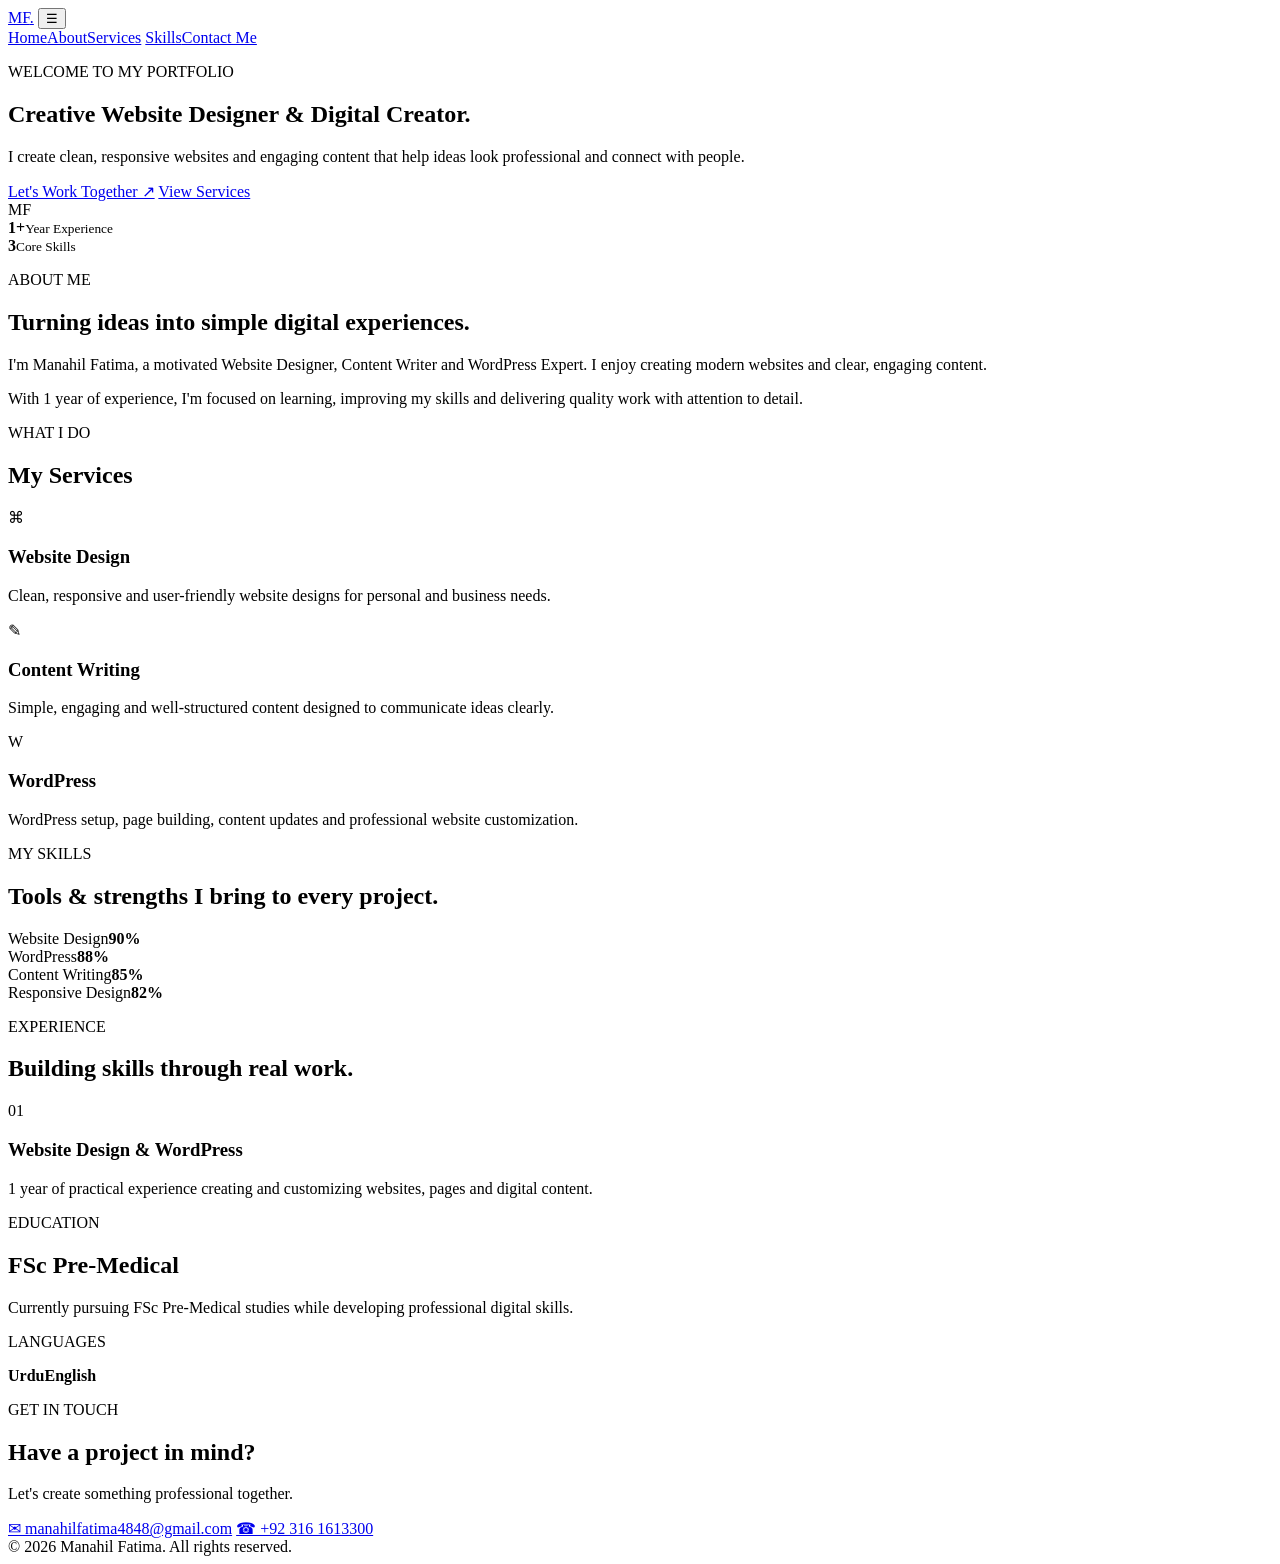
==== index.html @ c616e64a "Add files via upload" ====
<!DOCTYPE html>
<html lang="en">
<head>
  <meta charset="UTF-8">
  <meta name="viewport" content="width=device-width, initial-scale=1.0">
  <meta name="description" content="Manahil Fatima - Website Designer, Content Writer and WordPress Expert.">
  <title>Manahil Fatima | Website Designer</title>
  <link rel="preconnect" href="https://fonts.googleapis.com">
  <link rel="preconnect" href="https://fonts.gstatic.com" crossorigin>
  <link href="https://fonts.googleapis.com/css2?family=DM+Sans:wght@400;500;600;700&family=Playfair+Display:wght@600;700&display=swap" rel="stylesheet">
  <link rel="stylesheet" href="style.css">
</head>
<body>
  <header class="nav-wrap">
    <nav class="nav container">
      <a class="logo" href="#home">MF<span>.</span></a>
      <button class="menu" aria-label="Open menu">☰</button>
      <div class="nav-links">
        <a href="#home">Home</a><a href="#about">About</a><a href="#services">Services</a>
        <a href="#skills">Skills</a><a href="#contact" class="nav-btn">Contact Me</a>
      </div>
    </nav>
  </header>

  <main>
    <section id="home" class="hero container">
      <div class="hero-copy">
        <p class="eyebrow">WELCOME TO MY PORTFOLIO</p>
        <h1>Creative <span>Website Designer</span> & Digital Creator.</h1>
        <p class="lead">I create clean, responsive websites and engaging content that help ideas look professional and connect with people.</p>
        <div class="actions">
          <a href="#contact" class="btn primary">Let's Work Together ↗</a>
          <a href="#services" class="btn secondary">View Services</a>
        </div>
      </div>
      <div class="hero-card">
        <div class="portrait">MF</div>
        <div class="mini-card"><strong>1+</strong><small>Year Experience</small></div>
        <div class="mini-card second"><strong>3</strong><small>Core Skills</small></div>
      </div>
    </section>

    <section id="about" class="section">
      <div class="container about-grid">
        <div><p class="eyebrow">ABOUT ME</p><h2>Turning ideas into <span>simple digital experiences.</span></h2></div>
        <div class="text"><p>I'm Manahil Fatima, a motivated Website Designer, Content Writer and WordPress Expert. I enjoy creating modern websites and clear, engaging content.</p><p>With 1 year of experience, I'm focused on learning, improving my skills and delivering quality work with attention to detail.</p></div>
      </div>
    </section>

    <section id="services" class="section light">
      <div class="container">
        <p class="eyebrow">WHAT I DO</p><h2>My Services</h2>
        <div class="cards">
          <article class="card"><div class="icon">⌘</div><h3>Website Design</h3><p>Clean, responsive and user-friendly website designs for personal and business needs.</p></article>
          <article class="card"><div class="icon">✎</div><h3>Content Writing</h3><p>Simple, engaging and well-structured content designed to communicate ideas clearly.</p></article>
          <article class="card"><div class="icon">W</div><h3>WordPress</h3><p>WordPress setup, page building, content updates and professional website customization.</p></article>
        </div>
      </div>
    </section>

    <section id="skills" class="section">
      <div class="container skills-grid">
        <div><p class="eyebrow">MY SKILLS</p><h2>Tools & strengths I bring to every project.</h2></div>
        <div class="skill-list">
          <div class="skill"><span>Website Design</span><b>90%</b><i><em style="width:90%"></em></i></div>
          <div class="skill"><span>WordPress</span><b>88%</b><i><em style="width:88%"></em></i></div>
          <div class="skill"><span>Content Writing</span><b>85%</b><i><em style="width:85%"></em></i></div>
          <div class="skill"><span>Responsive Design</span><b>82%</b><i><em style="width:82%"></em></i></div>
        </div>
      </div>
    </section>

    <section class="section light">
      <div class="container experience">
        <div><p class="eyebrow">EXPERIENCE</p><h2>Building skills through real work.</h2></div>
        <div class="timeline"><div><span>01</span><h3>Website Design & WordPress</h3><p>1 year of practical experience creating and customizing websites, pages and digital content.</p></div></div>
      </div>
    </section>

    <section class="section education">
      <div class="container edu-box">
        <div><p class="eyebrow">EDUCATION</p><h2>FSc Pre-Medical</h2><p>Currently pursuing FSc Pre-Medical studies while developing professional digital skills.</p></div>
        <div class="language"><p class="eyebrow">LANGUAGES</p><strong>Urdu</strong><strong>English</strong></div>
      </div>
    </section>

    <section id="contact" class="contact">
      <div class="container contact-inner">
        <p class="eyebrow">GET IN TOUCH</p><h2>Have a project in mind?</h2><p>Let's create something professional together.</p>
        <div class="contact-links">
          <a href="mailto:manahilfatima4848@gmail.com">✉ manahilfatima4848@gmail.com</a>
          <a href="tel:+923161613300">☎ +92 316 1613300</a>
        </div>
      </div>
    </section>
  </main>

  <footer><div class="container">© 2026 Manahil Fatima. All rights reserved.</div></footer>
  <script src="script.js"></script>
</body>
</html>
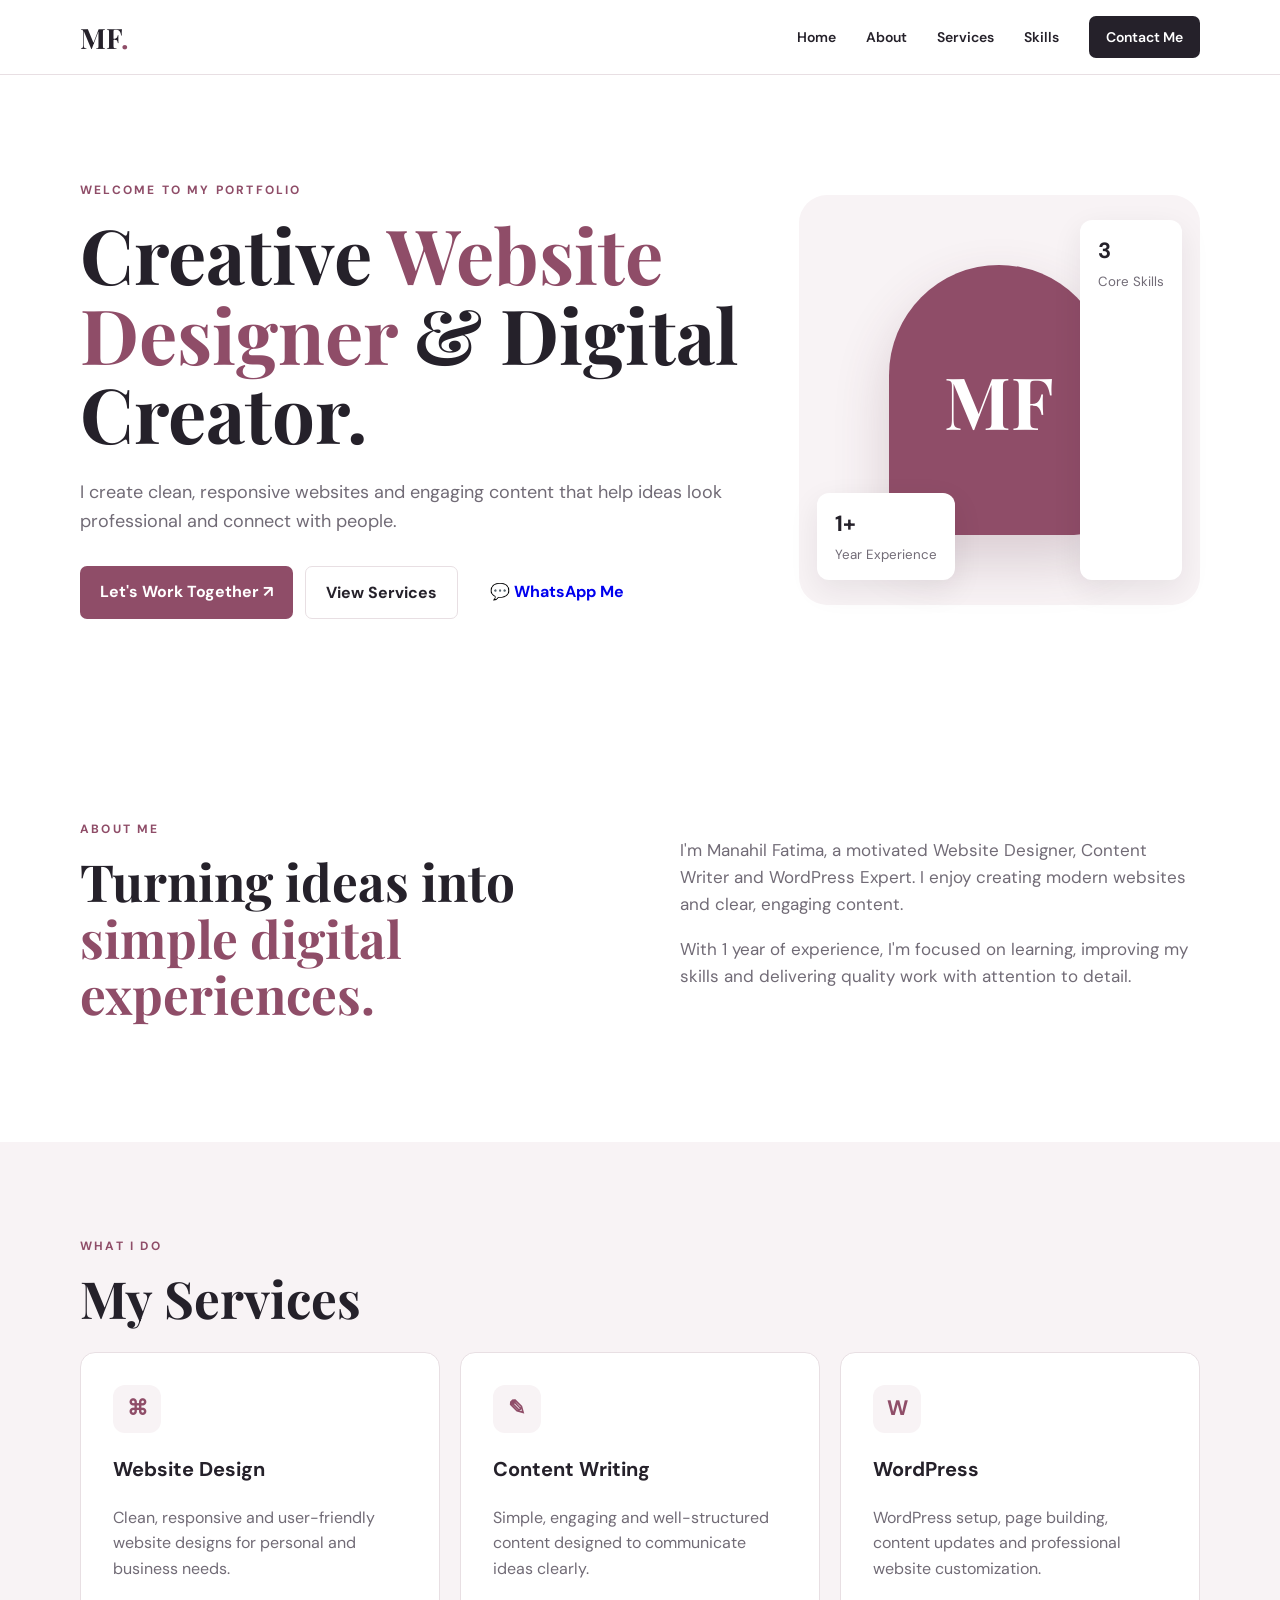
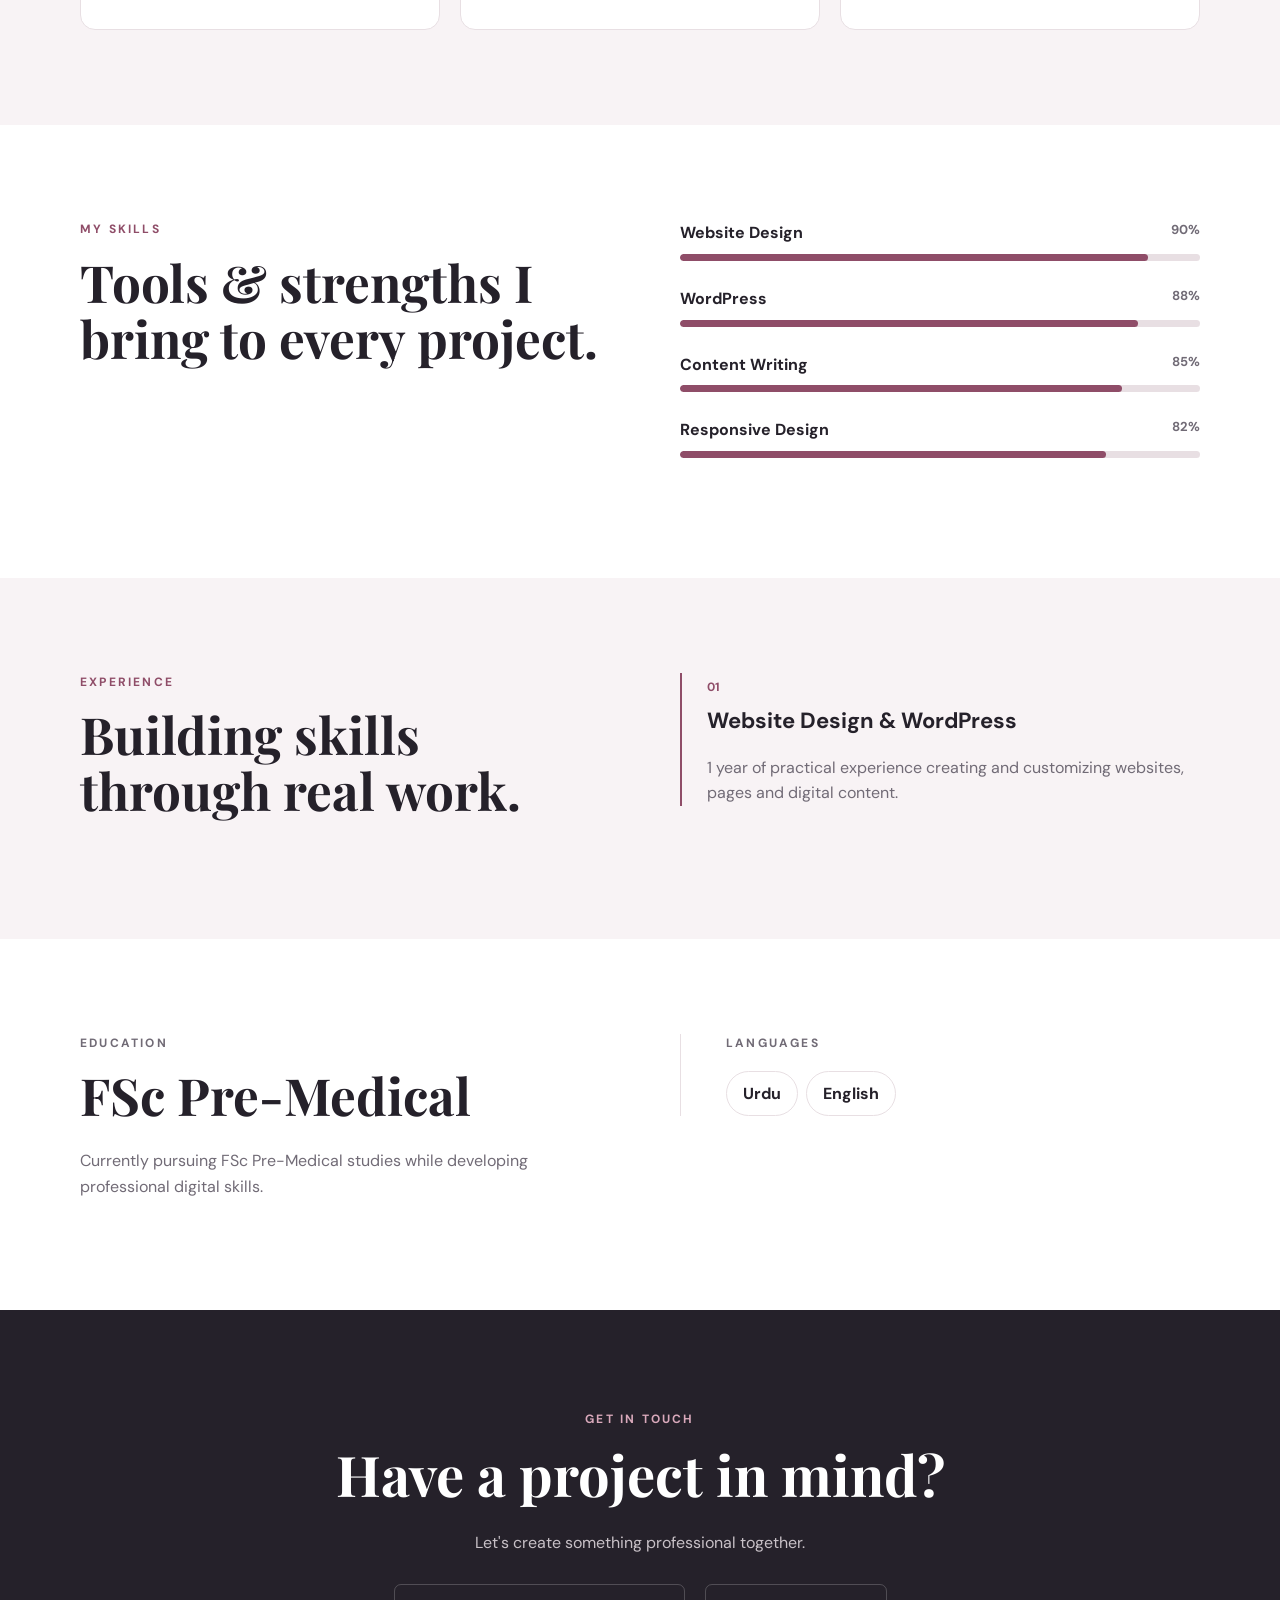
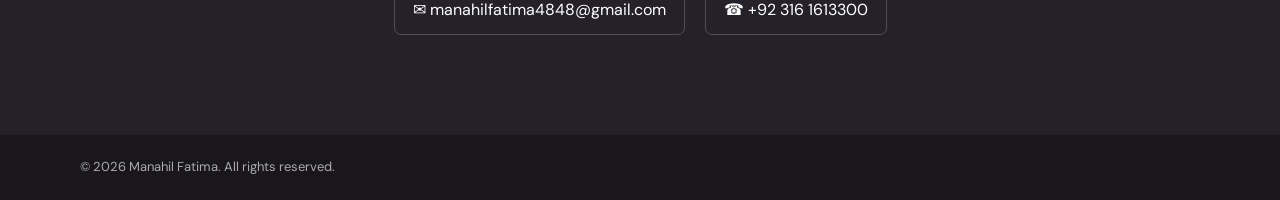
==== commit b4107dd2: "Update index.html" ====
--- a/index.html
+++ b/index.html
@@ -31,6 +31,11 @@
         <div class="actions">
           <a href="#contact" class="btn primary">Let's Work Together ↗</a>
           <a href="#services" class="btn secondary">View Services</a>
+          <a href="https://wa.me/923161613300?text=Hello%20Manahil%2C%20I%20would%20like%20to%20discuss%20a%20project."
+   class="btn whatsapp"
+   target="_blank">
+   💬 WhatsApp Me
+</a>
         </div>
       </div>
       <div class="hero-card">
@@ -98,4 +103,4 @@
   <footer><div class="container">© 2026 Manahil Fatima. All rights reserved.</div></footer>
   <script src="script.js"></script>
 </body>
-</html>+</html>
--- a/style.css
+++ b/style.css
@@ -0,0 +1 @@
+:root{--ink:#25212a;--muted:#716b76;--accent:#8f4d68;--soft:#f8f3f5;--line:#e8dfe3;--white:#fff}*{box-sizing:border-box}html{scroll-behavior:smooth}body{margin:0;font-family:"DM Sans",sans-serif;color:var(--ink);line-height:1.6}.container{width:min(1120px,92%);margin:auto}.nav-wrap{position:sticky;top:0;background:rgba(255,255,255,.94);backdrop-filter:blur(10px);z-index:10;border-bottom:1px solid var(--line)}.nav{height:74px;display:flex;align-items:center;justify-content:space-between}.logo{font:700 28px "Playfair Display";color:var(--ink);text-decoration:none}.logo span,h1 span,h2 span{color:var(--accent)}.nav-links{display:flex;gap:30px;align-items:center}.nav-links a{color:var(--ink);text-decoration:none;font-weight:600;font-size:14px}.nav-btn{background:var(--ink)!important;color:#fff!important;padding:10px 17px;border-radius:7px}.menu{display:none;border:0;background:none;font-size:25px}.hero{min-height:650px;display:grid;grid-template-columns:1.25fr .75fr;align-items:center;gap:50px}.eyebrow{font-size:12px;letter-spacing:2.2px;font-weight:700;color:var(--accent);margin:0 0 14px}.hero h1{font:700 clamp(46px,6vw,76px)/1.05 "Playfair Display";margin:0 0 25px;max-width:760px}.lead{font-size:18px;color:var(--muted);max-width:650px}.actions{display:flex;gap:12px;margin-top:30px}.btn{padding:13px 20px;border-radius:7px;text-decoration:none;font-weight:700}.primary{background:var(--accent);color:#fff}.secondary{border:1px solid var(--line);color:var(--ink)}.hero-card{height:410px;background:var(--soft);border-radius:28px;position:relative;display:grid;place-items:center}.portrait{width:220px;height:270px;border-radius:110px 110px 35px 35px;background:var(--accent);color:#fff;display:grid;place-items:center;font:700 72px "Playfair Display";box-shadow:0 25px 55px #5f344833}.mini-card{position:absolute;left:18px;bottom:25px;background:#fff;padding:13px 18px;border-radius:12px;box-shadow:0 10px 30px #2a1c2215}.mini-card.second{left:auto;right:18px;top:25px}.mini-card strong{display:block;font-size:22px}.mini-card small{color:var(--muted)}.section{padding:95px 0}.light{background:var(--soft)}h2{font:700 clamp(34px,4vw,52px)/1.1 "Playfair Display";margin:0 0 25px}.about-grid,.skills-grid,.experience,.edu-box{display:grid;grid-template-columns:1fr 1fr;gap:80px;align-items:start}.text{color:var(--muted);font-size:17px}.cards{display:grid;grid-template-columns:repeat(3,1fr);gap:20px}.card{background:#fff;padding:32px;border:1px solid var(--line);border-radius:15px}.icon{width:48px;height:48px;border-radius:12px;background:var(--soft);color:var(--accent);display:grid;place-items:center;font-weight:700;font-size:21px}.card h3{font-size:20px}.card p{color:var(--muted)}.skill{margin-bottom:25px}.skill span{font-weight:700}.skill b{float:right;font-size:13px;color:var(--muted)}.skill i{display:block;height:7px;background:var(--line);border-radius:10px;margin-top:8px;overflow:hidden}.skill em{display:block;height:100%;background:var(--accent);border-radius:10px}.timeline>div{border-left:2px solid var(--accent);padding-left:25px}.timeline span{font-size:12px;color:var(--accent);font-weight:700}.timeline h3{font-size:22px;margin:5px 0}.timeline p,.edu-box p{color:var(--muted)}.language{border-left:1px solid var(--line);padding-left:45px}.language strong{display:inline-block;border:1px solid var(--line);padding:9px 16px;border-radius:30px;margin:4px 8px 0 0}.contact{background:var(--ink);color:#fff;padding:100px 0;text-align:center}.contact .eyebrow{color:#d9a9bb}.contact h2{font-size:56px}.contact p:not(.eyebrow){color:#c8c1c7}.contact-links{display:flex;justify-content:center;gap:20px;flex-wrap:wrap;margin-top:28px}.contact-links a{color:#fff;text-decoration:none;border:1px solid #ffffff33;padding:12px 18px;border-radius:7px}footer{background:#19171b;color:#aaa;padding:22px 0;font-size:13px}@media(max-width:760px){.nav-links{display:none;position:absolute;top:74px;left:0;right:0;background:#fff;padding:20px;flex-direction:column;border-bottom:1px solid var(--line)}.nav-links.open{display:flex}.menu{display:block}.hero,.about-grid,.skills-grid,.experience,.edu-box{grid-template-columns:1fr;gap:35px}.hero{padding:70px 0;min-height:auto}.hero-card{height:330px}.cards{grid-template-columns:1fr}.section{padding:70px 0}.contact h2{font-size:42px}.language{border-left:0;padding-left:0}}
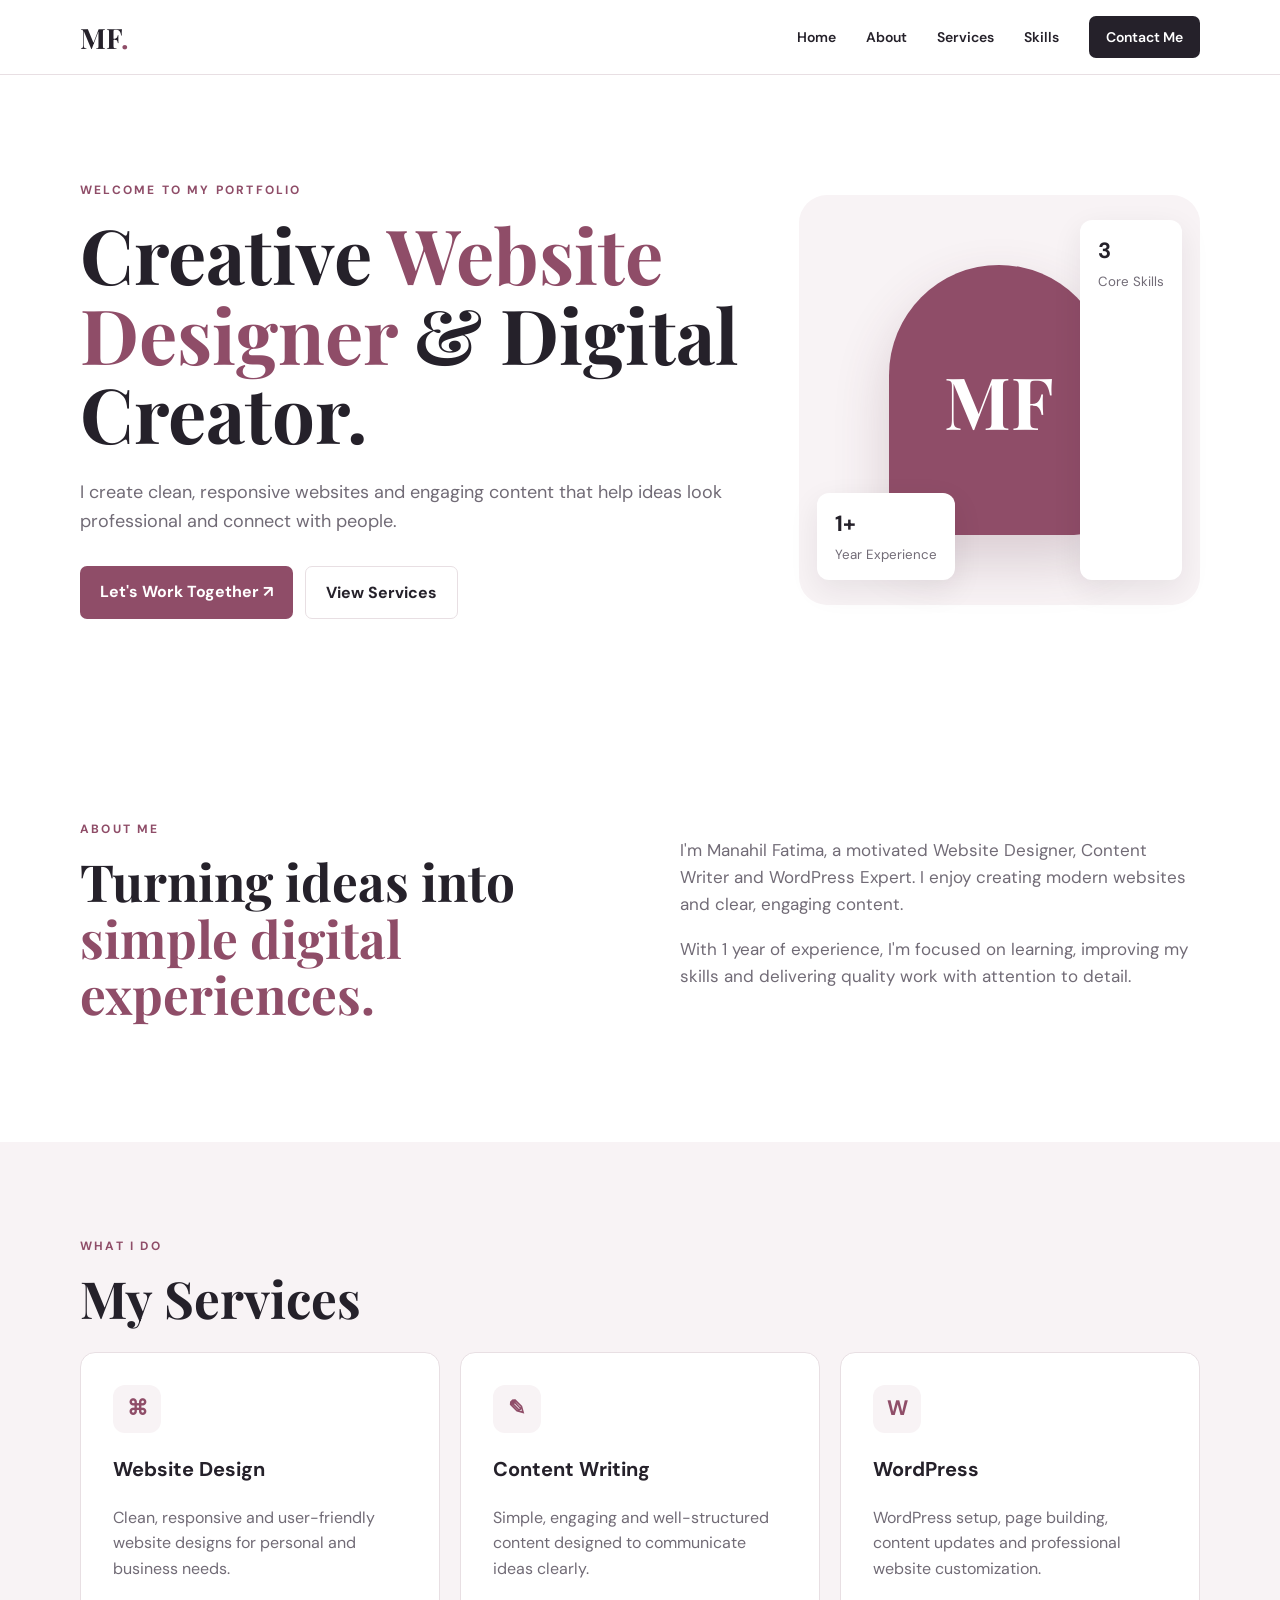
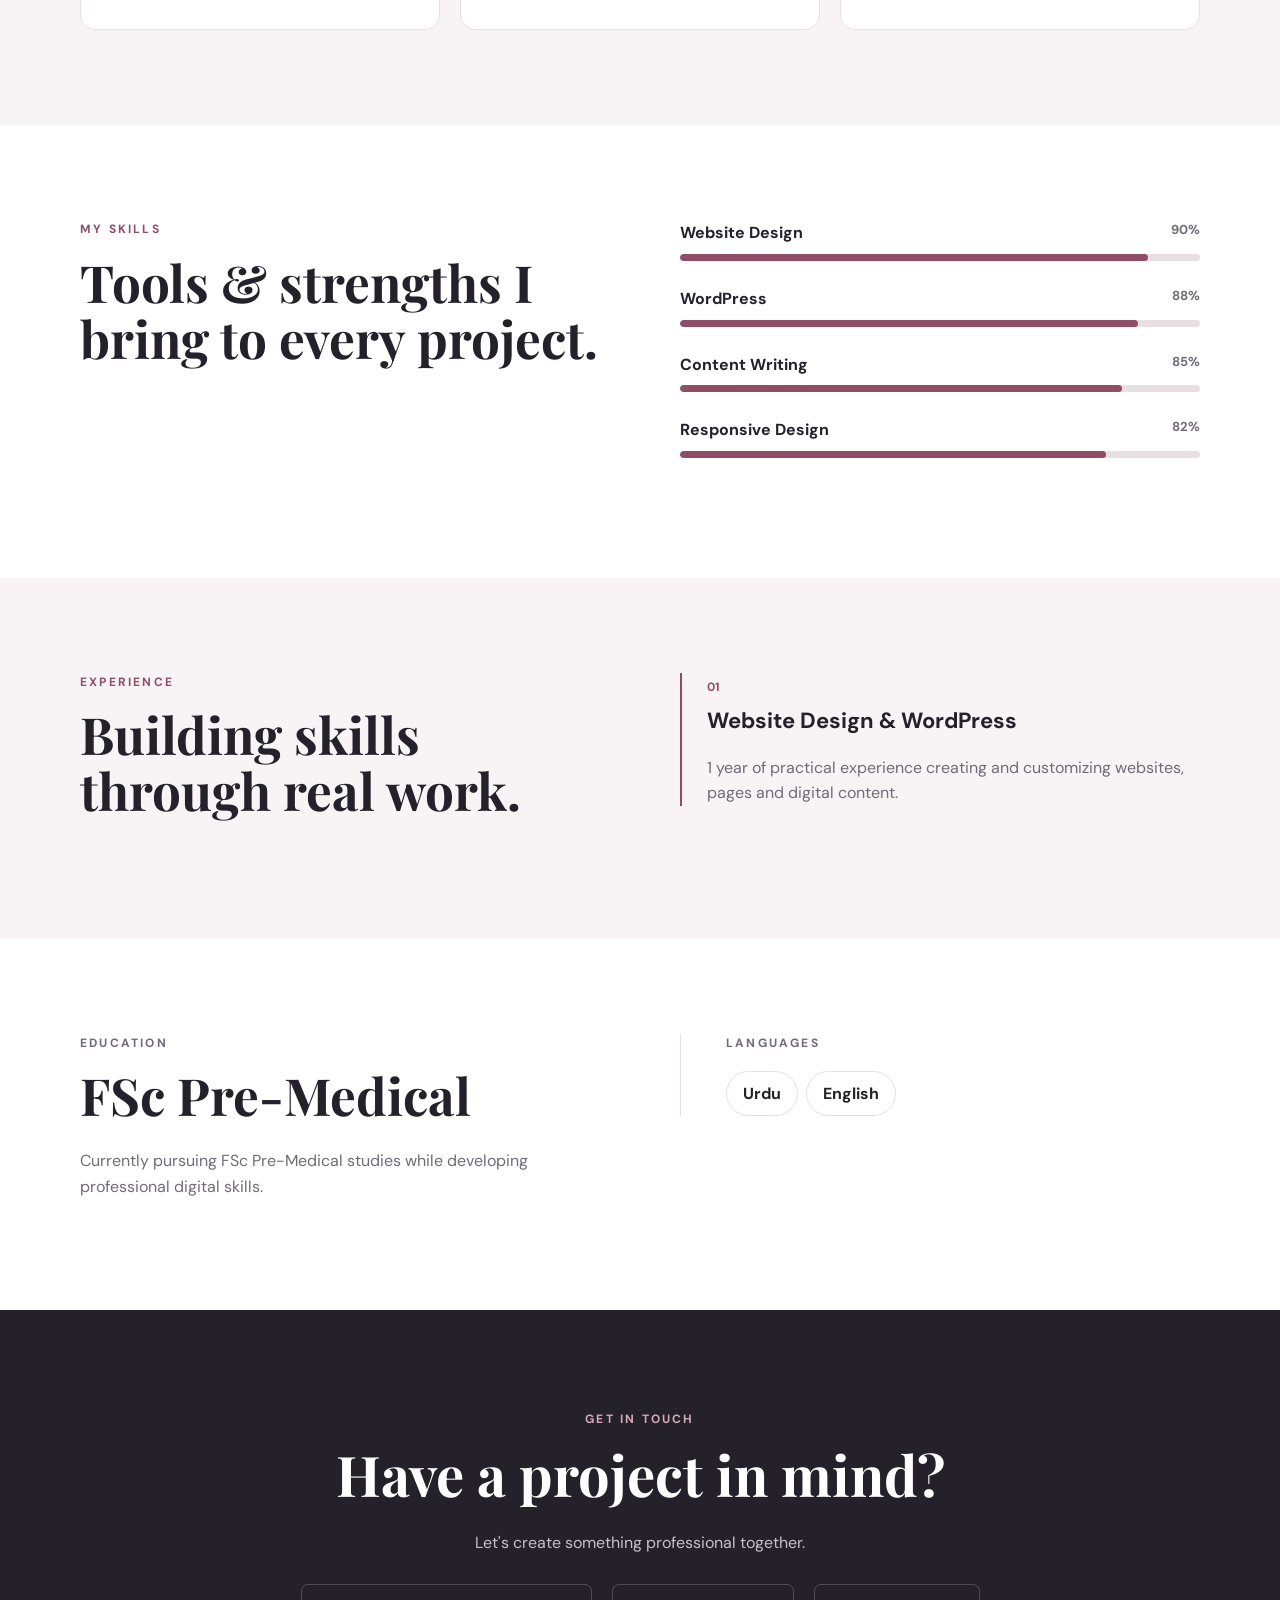
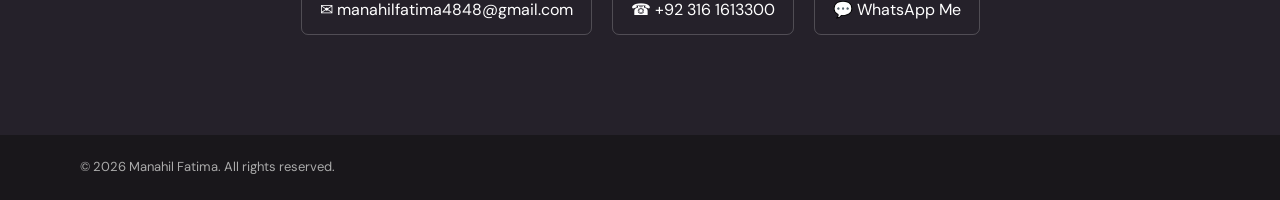
==== commit 66737e1d: "Update index.html" ====
--- a/index.html
+++ b/index.html
@@ -31,11 +31,6 @@
         <div class="actions">
           <a href="#contact" class="btn primary">Let's Work Together ↗</a>
           <a href="#services" class="btn secondary">View Services</a>
-          <a href="https://wa.me/923161613300?text=Hello%20Manahil%2C%20I%20would%20like%20to%20discuss%20a%20project."
-   class="btn whatsapp"
-   target="_blank">
-   💬 WhatsApp Me
-</a>
         </div>
       </div>
       <div class="hero-card">
@@ -94,7 +89,11 @@
         <p class="eyebrow">GET IN TOUCH</p><h2>Have a project in mind?</h2><p>Let's create something professional together.</p>
         <div class="contact-links">
           <a href="mailto:manahilfatima4848@gmail.com">✉ manahilfatima4848@gmail.com</a>
-          <a href="tel:+923161613300">☎ +92 316 1613300</a>
+          <a href="tel:+923161613300">☎ +92 316 1613300</a><a href="https://wa.me/923161613300?text=Hello%20Manahil%2C%20I%20would%20like%20to%20discuss%20a%20project."
+   target="_blank"
+   class="whatsapp-contact">
+   💬 WhatsApp Me
+</a>
         </div>
       </div>
     </section>
--- a/style.css
+++ b/style.css
@@ -1 +1,10 @@
-:root{--ink:#25212a;--muted:#716b76;--accent:#8f4d68;--soft:#f8f3f5;--line:#e8dfe3;--white:#fff}*{box-sizing:border-box}html{scroll-behavior:smooth}body{margin:0;font-family:"DM Sans",sans-serif;color:var(--ink);line-height:1.6}.container{width:min(1120px,92%);margin:auto}.nav-wrap{position:sticky;top:0;background:rgba(255,255,255,.94);backdrop-filter:blur(10px);z-index:10;border-bottom:1px solid var(--line)}.nav{height:74px;display:flex;align-items:center;justify-content:space-between}.logo{font:700 28px "Playfair Display";color:var(--ink);text-decoration:none}.logo span,h1 span,h2 span{color:var(--accent)}.nav-links{display:flex;gap:30px;align-items:center}.nav-links a{color:var(--ink);text-decoration:none;font-weight:600;font-size:14px}.nav-btn{background:var(--ink)!important;color:#fff!important;padding:10px 17px;border-radius:7px}.menu{display:none;border:0;background:none;font-size:25px}.hero{min-height:650px;display:grid;grid-template-columns:1.25fr .75fr;align-items:center;gap:50px}.eyebrow{font-size:12px;letter-spacing:2.2px;font-weight:700;color:var(--accent);margin:0 0 14px}.hero h1{font:700 clamp(46px,6vw,76px)/1.05 "Playfair Display";margin:0 0 25px;max-width:760px}.lead{font-size:18px;color:var(--muted);max-width:650px}.actions{display:flex;gap:12px;margin-top:30px}.btn{padding:13px 20px;border-radius:7px;text-decoration:none;font-weight:700}.primary{background:var(--accent);color:#fff}.secondary{border:1px solid var(--line);color:var(--ink)}.hero-card{height:410px;background:var(--soft);border-radius:28px;position:relative;display:grid;place-items:center}.portrait{width:220px;height:270px;border-radius:110px 110px 35px 35px;background:var(--accent);color:#fff;display:grid;place-items:center;font:700 72px "Playfair Display";box-shadow:0 25px 55px #5f344833}.mini-card{position:absolute;left:18px;bottom:25px;background:#fff;padding:13px 18px;border-radius:12px;box-shadow:0 10px 30px #2a1c2215}.mini-card.second{left:auto;right:18px;top:25px}.mini-card strong{display:block;font-size:22px}.mini-card small{color:var(--muted)}.section{padding:95px 0}.light{background:var(--soft)}h2{font:700 clamp(34px,4vw,52px)/1.1 "Playfair Display";margin:0 0 25px}.about-grid,.skills-grid,.experience,.edu-box{display:grid;grid-template-columns:1fr 1fr;gap:80px;align-items:start}.text{color:var(--muted);font-size:17px}.cards{display:grid;grid-template-columns:repeat(3,1fr);gap:20px}.card{background:#fff;padding:32px;border:1px solid var(--line);border-radius:15px}.icon{width:48px;height:48px;border-radius:12px;background:var(--soft);color:var(--accent);display:grid;place-items:center;font-weight:700;font-size:21px}.card h3{font-size:20px}.card p{color:var(--muted)}.skill{margin-bottom:25px}.skill span{font-weight:700}.skill b{float:right;font-size:13px;color:var(--muted)}.skill i{display:block;height:7px;background:var(--line);border-radius:10px;margin-top:8px;overflow:hidden}.skill em{display:block;height:100%;background:var(--accent);border-radius:10px}.timeline>div{border-left:2px solid var(--accent);padding-left:25px}.timeline span{font-size:12px;color:var(--accent);font-weight:700}.timeline h3{font-size:22px;margin:5px 0}.timeline p,.edu-box p{color:var(--muted)}.language{border-left:1px solid var(--line);padding-left:45px}.language strong{display:inline-block;border:1px solid var(--line);padding:9px 16px;border-radius:30px;margin:4px 8px 0 0}.contact{background:var(--ink);color:#fff;padding:100px 0;text-align:center}.contact .eyebrow{color:#d9a9bb}.contact h2{font-size:56px}.contact p:not(.eyebrow){color:#c8c1c7}.contact-links{display:flex;justify-content:center;gap:20px;flex-wrap:wrap;margin-top:28px}.contact-links a{color:#fff;text-decoration:none;border:1px solid #ffffff33;padding:12px 18px;border-radius:7px}footer{background:#19171b;color:#aaa;padding:22px 0;font-size:13px}@media(max-width:760px){.nav-links{display:none;position:absolute;top:74px;left:0;right:0;background:#fff;padding:20px;flex-direction:column;border-bottom:1px solid var(--line)}.nav-links.open{display:flex}.menu{display:block}.hero,.about-grid,.skills-grid,.experience,.edu-box{grid-template-columns:1fr;gap:35px}.hero{padding:70px 0;min-height:auto}.hero-card{height:330px}.cards{grid-template-columns:1fr}.section{padding:70px 0}.contact h2{font-size:42px}.language{border-left:0;padding-left:0}}+:root{--ink:#25212a;--muted:#716b76;--accent:#8f4d68;--soft:#f8f3f5;--line:#e8dfe3;--white:#fff}*{box-sizing:border-box}html{scroll-behavior:smooth}body{margin:0;font-family:"DM Sans",sans-serif;color:var(--ink);line-height:1.6}.container{width:min(1120px,92%);margin:auto}.nav-wrap{position:sticky;top:0;background:rgba(255,255,255,.94);backdrop-filter:blur(10px);z-index:10;border-bottom:1px solid var(--line)}.nav{height:74px;display:flex;align-items:center;justify-content:space-between}.logo{font:700 28px "Playfair Display";color:var(--ink);text-decoration:none}.logo span,h1 span,h2 span{color:var(--accent)}.nav-links{display:flex;gap:30px;align-items:center}.nav-links a{color:var(--ink);text-decoration:none;font-weight:600;font-size:14px}.nav-btn{background:var(--ink)!important;color:#fff!important;padding:10px 17px;border-radius:7px}.menu{display:none;border:0;background:none;font-size:25px}.hero{min-height:650px;display:grid;grid-template-columns:1.25fr .75fr;align-items:center;gap:50px}.eyebrow{font-size:12px;letter-spacing:2.2px;font-weight:700;color:var(--accent);margin:0 0 14px}.hero h1{font:700 clamp(46px,6vw,76px)/1.05 "Playfair Display";margin:0 0 25px;max-width:760px}.lead{font-size:18px;color:var(--muted);max-width:650px}.actions{display:flex;gap:12px;margin-top:30px}.btn{padding:13px 20px;border-radius:7px;text-decoration:none;font-weight:700}.primary{background:var(--accent);color:#fff}.secondary{border:1px solid var(--line);color:var(--ink)}.hero-card{height:410px;background:var(--soft);border-radius:28px;position:relative;display:grid;place-items:center}.portrait{width:220px;height:270px;border-radius:110px 110px 35px 35px;background:var(--accent);color:#fff;display:grid;place-items:center;font:700 72px "Playfair Display";box-shadow:0 25px 55px #5f344833}.mini-card{position:absolute;left:18px;bottom:25px;background:#fff;padding:13px 18px;border-radius:12px;box-shadow:0 10px 30px #2a1c2215}.mini-card.second{left:auto;right:18px;top:25px}.mini-card strong{display:block;font-size:22px}.mini-card small{color:var(--muted)}.section{padding:95px 0}.light{background:var(--soft)}h2{font:700 clamp(34px,4vw,52px)/1.1 "Playfair Display";margin:0 0 25px}.about-grid,.skills-grid,.experience,.edu-box{display:grid;grid-template-columns:1fr 1fr;gap:80px;align-items:start}.text{color:var(--muted);font-size:17px}.cards{display:grid;grid-template-columns:repeat(3,1fr);gap:20px}.card{background:#fff;padding:32px;border:1px solid var(--line);border-radius:15px}.icon{width:48px;height:48px;border-radius:12px;background:var(--soft);color:var(--accent);display:grid;place-items:center;font-weight:700;font-size:21px}.card h3{font-size:20px}.card p{color:var(--muted)}.skill{margin-bottom:25px}.skill span{font-weight:700}.skill b{float:right;font-size:13px;color:var(--muted)}.skill i{display:block;height:7px;background:var(--line);border-radius:10px;margin-top:8px;overflow:hidden}.skill em{display:block;height:100%;background:var(--accent);border-radius:10px}.timeline>div{border-left:2px solid var(--accent);padding-left:25px}.timeline span{font-size:12px;color:var(--accent);font-weight:700}.timeline h3{font-size:22px;margin:5px 0}.timeline p,.edu-box p{color:var(--muted)}.language{border-left:1px solid var(--line);padding-left:45px}.language strong{display:inline-block;border:1px solid var(--line);padding:9px 16px;border-radius:30px;margin:4px 8px 0 0}.contact{background:var(--ink);color:#fff;padding:100px 0;text-align:center}.contact .eyebrow{color:#d9a9bb}.contact h2{font-size:56px}.contact p:not(.eyebrow){color:#c8c1c7}.contact-links{display:flex;justify-content:center;gap:20px;flex-wrap:wrap;margin-top:28px}.contact-links a{color:#fff;text-decoration:none;border:1px solid #ffffff33;padding:12px 18px;border-radius:7px}footer{background:#19171b;color:#aaa;padding:22px 0;font-size:13px}@media(max-width:760px){.nav-links{display:none;position:absolute;top:74px;left:0;right:0;background:#fff;padding:20px;flex-direction:column;border-bottom:1px solid var(--line)}.nav-links.open{display:flex}.menu{display:block}.hero,.about-grid,.skills-grid,.experience,.edu-box{grid-template-columns:1fr;gap:35px}.hero{padding:70px 0;min-height:auto}.hero-card{height:330px}.cards{grid-template-columns:1fr}.section{padding:70px 0}.contact h2{font-size:42px}.language{border-left:0;padding-left:0}}.whatsapp {
+    background: #25D366;
+    color: white;
+    border: 1px solid #25D366;
+}
+
+.whatsapp:hover {
+    background: #1ebe5d;
+    color: white;
+}
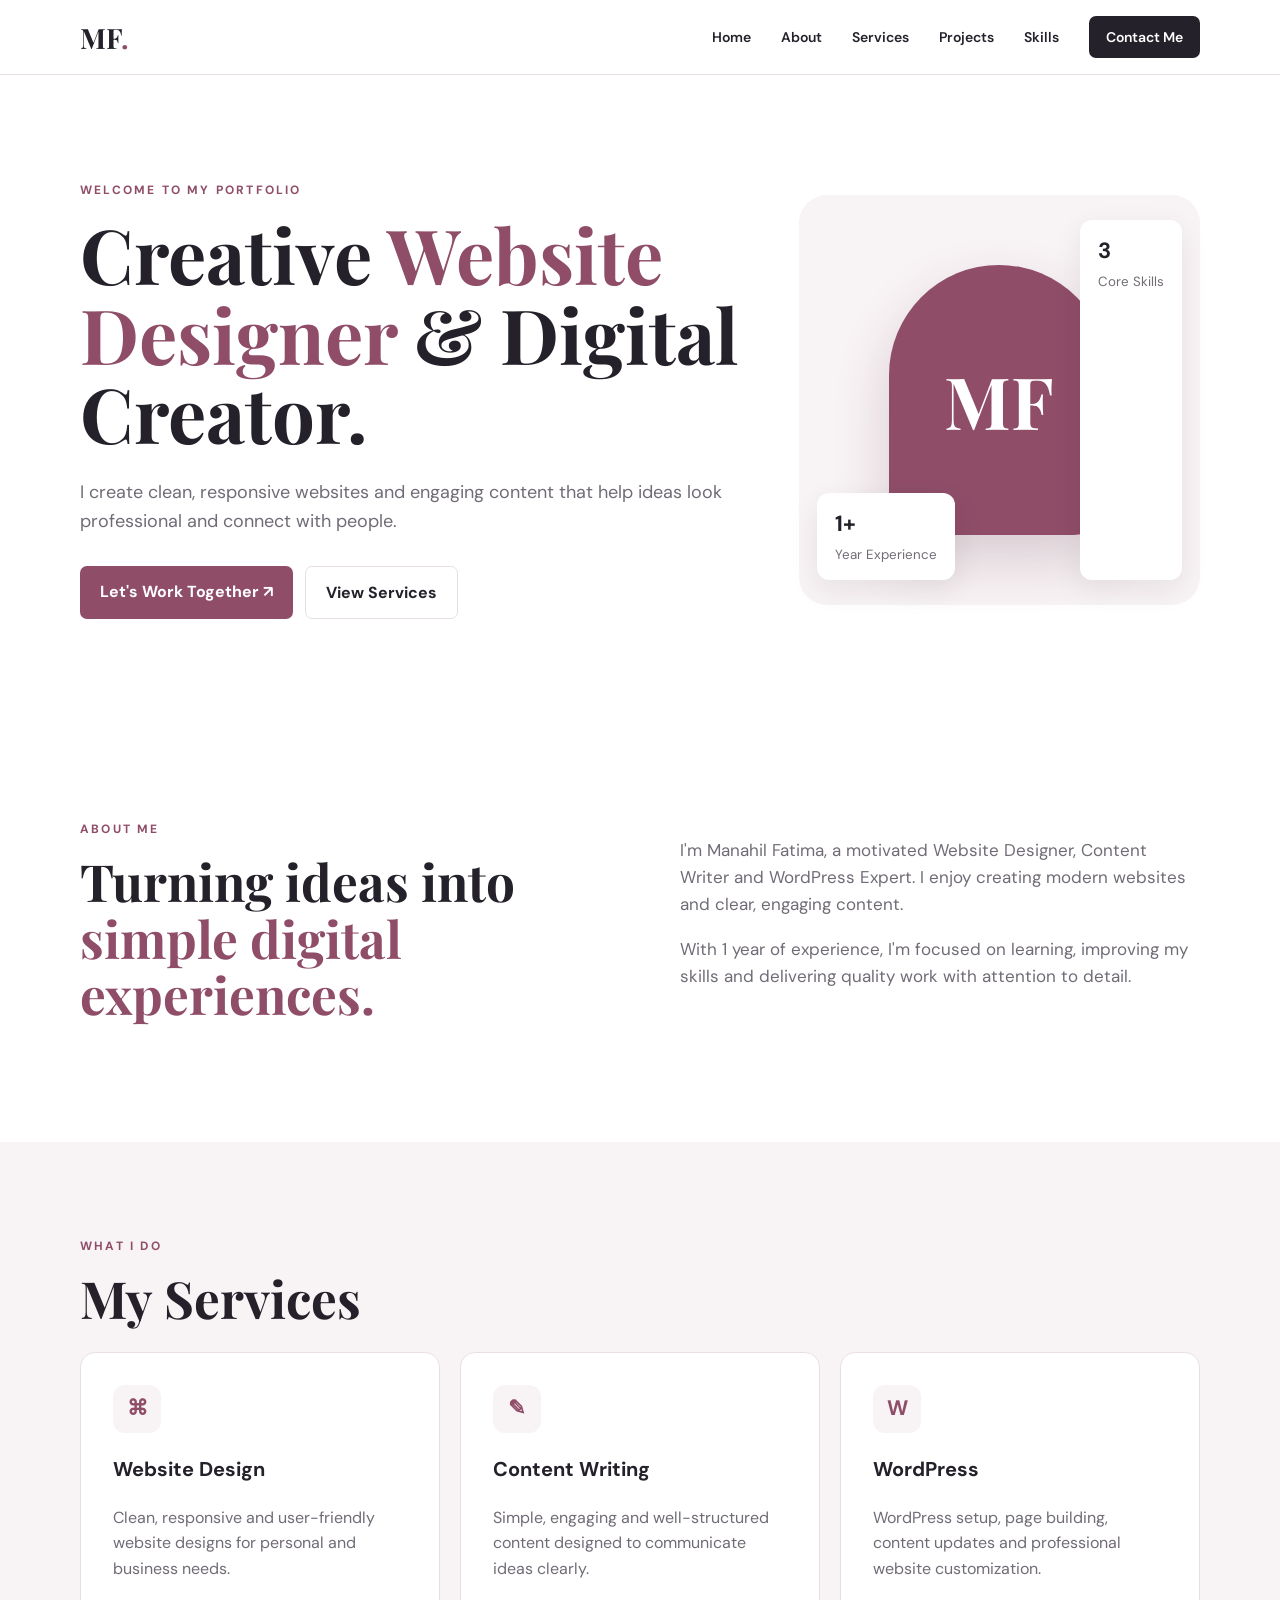
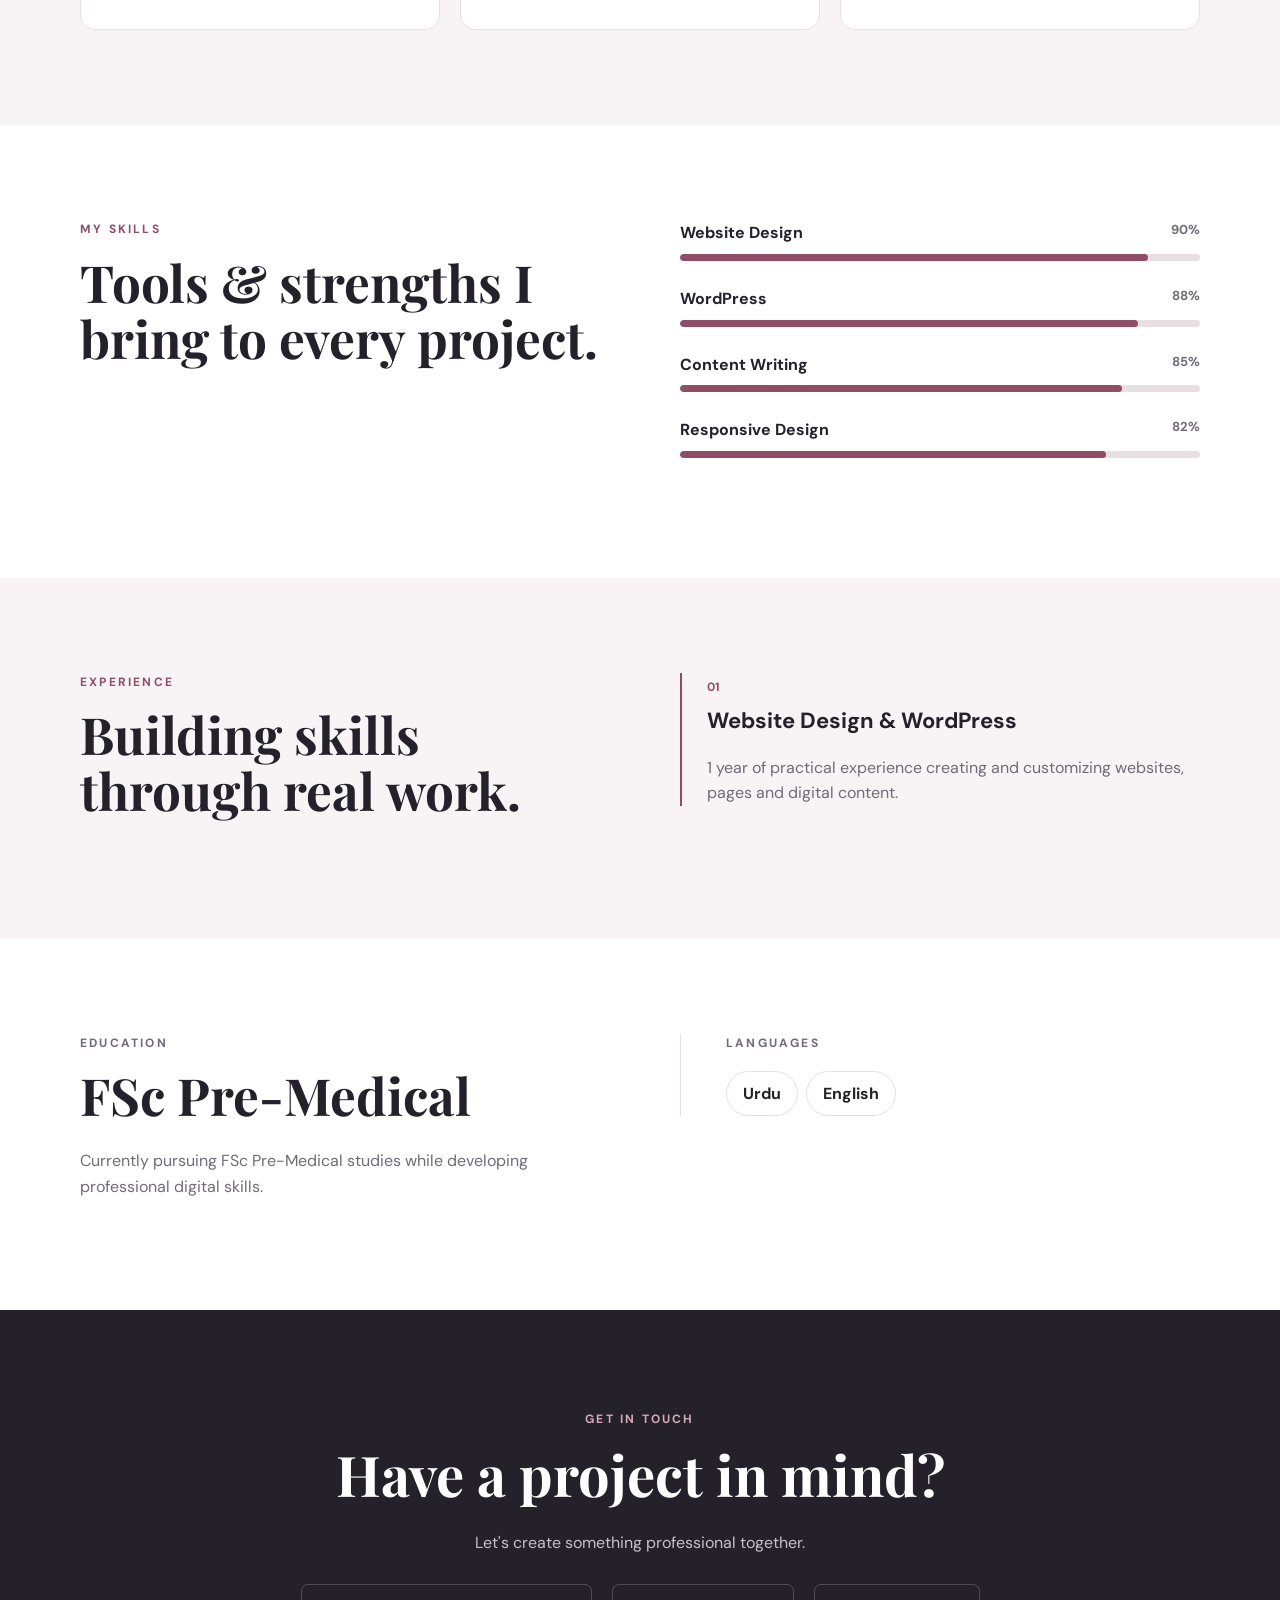
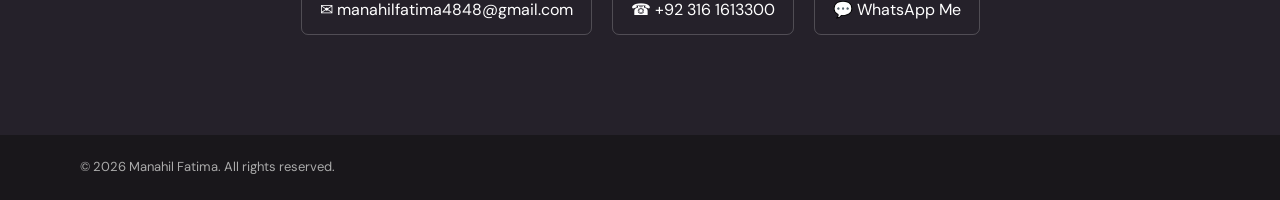
==== commit c17fac3f: "Update index.html" ====
--- a/index.html
+++ b/index.html
@@ -17,6 +17,7 @@
       <button class="menu" aria-label="Open menu">☰</button>
       <div class="nav-links">
         <a href="#home">Home</a><a href="#about">About</a><a href="#services">Services</a>
+        <a href="projects.html">Projects</a>
         <a href="#skills">Skills</a><a href="#contact" class="nav-btn">Contact Me</a>
       </div>
     </nav>
@@ -88,12 +89,15 @@
       <div class="container contact-inner">
         <p class="eyebrow">GET IN TOUCH</p><h2>Have a project in mind?</h2><p>Let's create something professional together.</p>
         <div class="contact-links">
-          <a href="mailto:manahilfatima4848@gmail.com">✉ manahilfatima4848@gmail.com</a>
-          <a href="tel:+923161613300">☎ +92 316 1613300</a><a href="https://wa.me/923161613300?text=Hello%20Manahil%2C%20I%20would%20like%20to%20discuss%20a%20project."
-   target="_blank"
-   class="whatsapp-contact">
-   💬 WhatsApp Me
-</a>
+    <a href="mailto:manahilfatima4848@gmail.com">✉ manahilfatima4848@gmail.com</a>
+    <a href="tel:+923161613300">☎ +92 316 1613300</a>
+
+    <a href="https://wa.me/923161613300?text=Hello%20Manahil%2C%20I%20would%20like%20to%20discuss%20a%20project."
+       target="_blank"
+       class="whatsapp-contact">
+       💬 WhatsApp Me
+    </a>
+</div>
         </div>
       </div>
     </section>
--- a/style.css
+++ b/style.css
@@ -1,10 +1,10 @@
 :root{--ink:#25212a;--muted:#716b76;--accent:#8f4d68;--soft:#f8f3f5;--line:#e8dfe3;--white:#fff}*{box-sizing:border-box}html{scroll-behavior:smooth}body{margin:0;font-family:"DM Sans",sans-serif;color:var(--ink);line-height:1.6}.container{width:min(1120px,92%);margin:auto}.nav-wrap{position:sticky;top:0;background:rgba(255,255,255,.94);backdrop-filter:blur(10px);z-index:10;border-bottom:1px solid var(--line)}.nav{height:74px;display:flex;align-items:center;justify-content:space-between}.logo{font:700 28px "Playfair Display";color:var(--ink);text-decoration:none}.logo span,h1 span,h2 span{color:var(--accent)}.nav-links{display:flex;gap:30px;align-items:center}.nav-links a{color:var(--ink);text-decoration:none;font-weight:600;font-size:14px}.nav-btn{background:var(--ink)!important;color:#fff!important;padding:10px 17px;border-radius:7px}.menu{display:none;border:0;background:none;font-size:25px}.hero{min-height:650px;display:grid;grid-template-columns:1.25fr .75fr;align-items:center;gap:50px}.eyebrow{font-size:12px;letter-spacing:2.2px;font-weight:700;color:var(--accent);margin:0 0 14px}.hero h1{font:700 clamp(46px,6vw,76px)/1.05 "Playfair Display";margin:0 0 25px;max-width:760px}.lead{font-size:18px;color:var(--muted);max-width:650px}.actions{display:flex;gap:12px;margin-top:30px}.btn{padding:13px 20px;border-radius:7px;text-decoration:none;font-weight:700}.primary{background:var(--accent);color:#fff}.secondary{border:1px solid var(--line);color:var(--ink)}.hero-card{height:410px;background:var(--soft);border-radius:28px;position:relative;display:grid;place-items:center}.portrait{width:220px;height:270px;border-radius:110px 110px 35px 35px;background:var(--accent);color:#fff;display:grid;place-items:center;font:700 72px "Playfair Display";box-shadow:0 25px 55px #5f344833}.mini-card{position:absolute;left:18px;bottom:25px;background:#fff;padding:13px 18px;border-radius:12px;box-shadow:0 10px 30px #2a1c2215}.mini-card.second{left:auto;right:18px;top:25px}.mini-card strong{display:block;font-size:22px}.mini-card small{color:var(--muted)}.section{padding:95px 0}.light{background:var(--soft)}h2{font:700 clamp(34px,4vw,52px)/1.1 "Playfair Display";margin:0 0 25px}.about-grid,.skills-grid,.experience,.edu-box{display:grid;grid-template-columns:1fr 1fr;gap:80px;align-items:start}.text{color:var(--muted);font-size:17px}.cards{display:grid;grid-template-columns:repeat(3,1fr);gap:20px}.card{background:#fff;padding:32px;border:1px solid var(--line);border-radius:15px}.icon{width:48px;height:48px;border-radius:12px;background:var(--soft);color:var(--accent);display:grid;place-items:center;font-weight:700;font-size:21px}.card h3{font-size:20px}.card p{color:var(--muted)}.skill{margin-bottom:25px}.skill span{font-weight:700}.skill b{float:right;font-size:13px;color:var(--muted)}.skill i{display:block;height:7px;background:var(--line);border-radius:10px;margin-top:8px;overflow:hidden}.skill em{display:block;height:100%;background:var(--accent);border-radius:10px}.timeline>div{border-left:2px solid var(--accent);padding-left:25px}.timeline span{font-size:12px;color:var(--accent);font-weight:700}.timeline h3{font-size:22px;margin:5px 0}.timeline p,.edu-box p{color:var(--muted)}.language{border-left:1px solid var(--line);padding-left:45px}.language strong{display:inline-block;border:1px solid var(--line);padding:9px 16px;border-radius:30px;margin:4px 8px 0 0}.contact{background:var(--ink);color:#fff;padding:100px 0;text-align:center}.contact .eyebrow{color:#d9a9bb}.contact h2{font-size:56px}.contact p:not(.eyebrow){color:#c8c1c7}.contact-links{display:flex;justify-content:center;gap:20px;flex-wrap:wrap;margin-top:28px}.contact-links a{color:#fff;text-decoration:none;border:1px solid #ffffff33;padding:12px 18px;border-radius:7px}footer{background:#19171b;color:#aaa;padding:22px 0;font-size:13px}@media(max-width:760px){.nav-links{display:none;position:absolute;top:74px;left:0;right:0;background:#fff;padding:20px;flex-direction:column;border-bottom:1px solid var(--line)}.nav-links.open{display:flex}.menu{display:block}.hero,.about-grid,.skills-grid,.experience,.edu-box{grid-template-columns:1fr;gap:35px}.hero{padding:70px 0;min-height:auto}.hero-card{height:330px}.cards{grid-template-columns:1fr}.section{padding:70px 0}.contact h2{font-size:42px}.language{border-left:0;padding-left:0}}.whatsapp {
-    background: #25D366;
-    color: white;
-    border: 1px solid #25D366;
+.whatsapp-contact {
+    background: #25D366 !important;
+    color: white !important;
+    border: 1px solid #25D366 !important;
 }
 
-.whatsapp:hover {
-    background: #1ebe5d;
-    color: white;
+.whatsapp-contact:hover {
+    background: #1ebe5d !important;
 }
